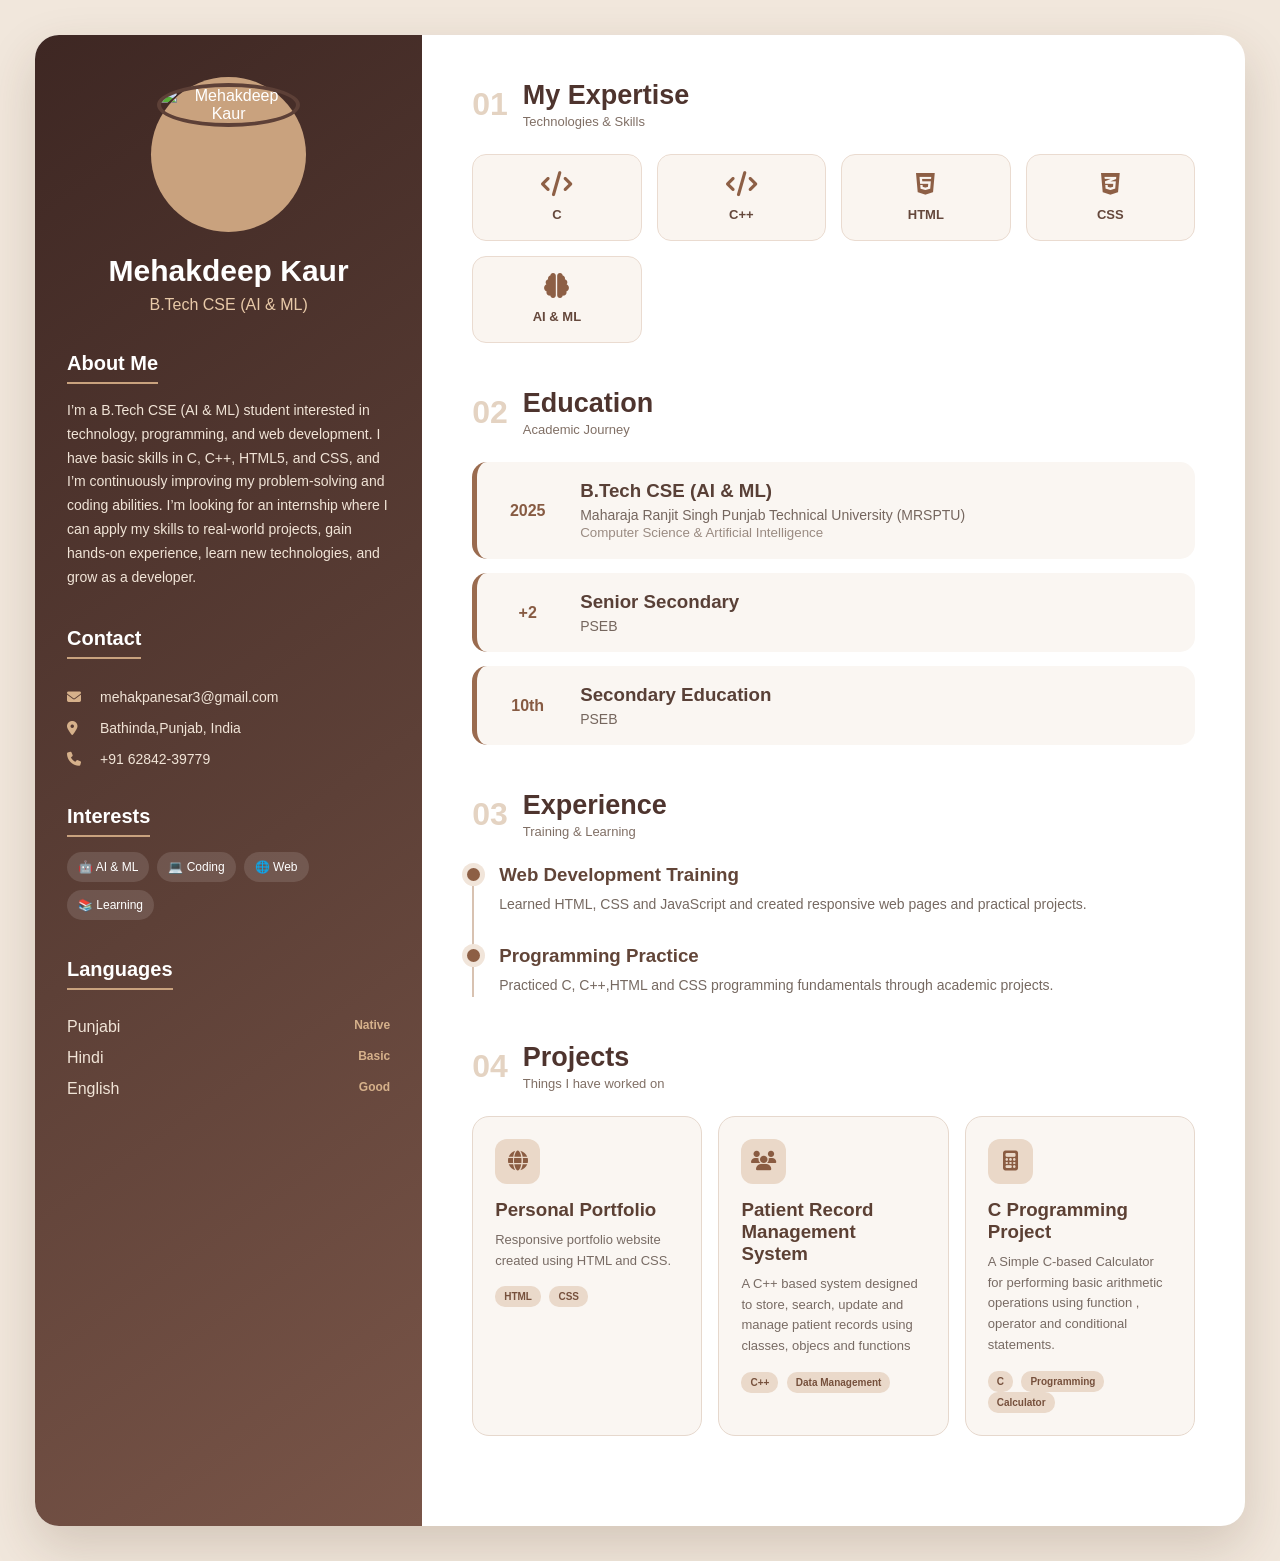
==== resume.html @ b50fa841 "Add files via upload" ====
<!DOCTYPE html>
<html lang="en">
<head>
    <meta charset="UTF-8">
    <meta name="viewport" content="width=device-width, initial-scale=1.0">

    <title>Mehakdeep Kaur | Portfolio</title>

    <link rel="stylesheet" href="resume.css">

    <link rel="stylesheet"
    href="https://cdnjs.cloudflare.com/ajax/libs/font-awesome/6.5.0/css/all.min.css">
</head>

<body>

<div class="resume">

    <!-- ================= LEFT SIDE ================= -->

    <aside class="left">

        <div class="profile">

            <div class="photo-box">
                <img src="mehak.jpg copy.jpeg" alt="Mehakdeep Kaur">
            </div>

            <h1>Mehakdeep Kaur</h1>

            <p class="role">
                B.Tech CSE (AI & ML)
            </p>

            <!-- <div class="social">
                <a href="#"><i class="fab fa-linkedin-in"></i></a>
                <a href="#"><i class="fab fa-github"></i></a>
                <a href="#"><i class="fab fa-instagram"></i></a>
            </div>-->

        </div>


        <div class="left-section">

            <h2>About Me</h2>

            <p>
               I’m a B.Tech CSE (AI & ML) student interested in technology, programming, and web development. I have basic skills in C, C++, HTML5, and CSS, and I’m continuously improving my problem-solving and coding abilities.

I’m looking for an internship where I can apply my skills to real-world projects, gain hands-on experience, learn new technologies, and grow as a developer.
            </p>

        </div>


        <div class="left-section">

            <h2>Contact</h2>

            <div class="contact-item">
                <i class="fa-solid fa-envelope"></i>
                <span>mehakpanesar3@gmail.com</span>
            </div>

            <div class="contact-item">
                <i class="fa-solid fa-location-dot"></i>
                <span>Bathinda,Punjab, India</span>
            </div>

            <div class="contact-item">
                <i class="fa-solid fa-phone"></i>
                <span>+91 62842-39779</span>
            </div>

        </div>


        <div class="left-section">

            <h2>Interests</h2>

            <div class="interest">
                <span>🤖 AI & ML</span>
                <span>💻 Coding</span>
                <span>🌐 Web</span>
                <span>📚 Learning</span>
            </div>

        </div>


        <div class="left-section">

            <h2>Languages</h2>

            <div class="language">
                <p>Punjabi <b>Native</b></p>
                <p>Hindi <b>Basic</b></p>
                <p>English <b>Good</b></p>
            </div>

        </div>

    </aside>


    <!-- ================= RIGHT SIDE ================= -->

    <main class="right">

        <section>

            <div class="heading">
                <span>01</span>

                <div>
                    <h2>My Expertise</h2>
                    <p>Technologies & Skills</p>
                </div>
            </div>


            <div class="skills">

               <!-- <div class="skill">
                    <i class="fab fa-python"></i>
                    <span>Python</span>
                </div>-->

                <div class="skill">
                    <i class="fas fa-code"></i>
                    <span>C</span>
                </div>

                <div class="skill">
                    <i class="fas fa-code"></i>
                    <span>C++</span>
                </div>

                <div class="skill">
                    <i class="fab fa-html5"></i>
                    <span>HTML</span>
                </div>

                <div class="skill">
                    <i class="fab fa-css3-alt"></i>
                    <span>CSS</span>
                </div>

              <!--  <div class="skill">
                    <i class="fab fa-js"></i>
                    <span>JavaScript</span>
                </div>-->

                <div class="skill">
                    <i class="fas fa-brain"></i>
                    <span>AI & ML</span>
                </div>

                <!--<div class="skill">
                    <i class="fas fa-database"></i>
                    <span>SQL</span>
                </div>-->

            </div>

        </section>


        <!-- EDUCATION -->

        <section>

            <div class="heading">
                <span>02</span>

                <div>
                    <h2>Education</h2>
                    <p>Academic Journey</p>
                </div>
            </div>


            <div class="education">

                <div class="edu-card">

                    <div class="edu-year">
                        2025<br>
                       <!---- <small>Present</small>-->
                    </div>

                    <div>
                        <h3>B.Tech CSE (AI & ML)</h3>

                        <p>
                            Maharaja Ranjit Singh Punjab Technical
                            University (MRSPTU)
                        </p>

                        <small>
                            Computer Science & Artificial Intelligence
                        </small>
                    </div>

                </div>


                <div class="edu-card">

                    <div class="edu-year">
                        +2
                    </div>

                    <div>
                        <h3>Senior Secondary</h3>

                        <p>PSEB</p>
                    </div>

                </div>


                <div class="edu-card">

                    <div class="edu-year">
                        10th
                    </div>

                    <div>
                        <h3>Secondary Education</h3>

                        <p>PSEB</p>
                    </div>

                </div>

            </div>

        </section>


        <!-- EXPERIENCE -->

        <section>

            <div class="heading">
                <span>03</span>

                <div>
                    <h2>Experience</h2>
                    <p>Training & Learning</p>
                </div>
            </div>


            <div class="timeline">

                <div class="timeline-item">

                    <div class="dot"></div>

                    <div>
                        <h3>Web Development Training</h3>

                        <p>
                            Learned HTML, CSS and JavaScript and
                            created responsive web pages and
                            practical projects.
                        </p>
                    </div>

                </div>


                <div class="timeline-item">

                    <div class="dot"></div>

                    <div>
                        <h3>Programming Practice</h3>

                        <p>
                            Practiced C, C++,HTML and CSS programming
                            fundamentals through academic projects.
                        </p>
                    </div>

                </div>

            </div>

        </section>


        <!-- PROJECTS -->

        <section>

            <div class="heading">
                <span>04</span>

                <div>
                    <h2>Projects</h2>
                    <p>Things I have worked on</p>
                </div>
            </div>


            <div class="projects">

                <div class="project-card">

                    <div class="project-icon">
                        <i class="fas fa-globe"></i>
                    </div>

                    <h3>Personal Portfolio</h3>

                    <p>
                        Responsive portfolio website created
                        using HTML and CSS.
                    </p>

                    <div class="tags">
                        <span>HTML</span>
                        <span>CSS</span>
                    </div>

                </div>


                <div class="project-card">

                    <div class="project-icon">
                        <i class="fas fa-users"></i>
                    </div>

                    <h3>Patient Record Management System </h3>

                    <p>
                        A C++ based system designed to store, search, update and manage patient records using classes, objecs and functions
                    </p>

                    <div class="tags">
                        <span>C++</span>
                        <span>Data Management</span>
                    </div>

                </div>


                <div class="project-card">

                    <div class="project-icon">
                        <i class="fas fa-calculator"></i>
                    </div>

                    <h3>C Programming Project</h3>

                    <p>
                        A Simple C-based Calculator for performing basic arithmetic operations using function , operator and conditional statements.
    
                    </p>

                    <div class="tags">
                        <span>C</span>
                        <span>Programming</span>
                        <span>Calculator</span>
                    </div>

                </div>

            </div>

        </section>

    </main>

</div>

</body>
</html>
---- resume.css ----
* {
    margin: 0;
    padding: 0;
    box-sizing: border-box;
}

body {
    font-family: "Segoe UI", Arial, sans-serif;
   background: #f1e7dc;
    padding: 35px;
    color: #3e2723;
}


/* MAIN */

.resume {
    max-width: 1250px;
    margin: auto;

    display: grid;
    grid-template-columns: 32% 68%;

    background: white;

    border-radius: 24px;
    overflow: hidden;

    box-shadow: 0 20px 50px rgba(80, 50, 30, 0.18);
}


/* ================= LEFT ================= */

.left {
    background:
        linear-gradient(145deg, #3e2723, #5d4037 55%, #795548);

    color: white;
    padding: 42px 32px;
}


/* PROFILE */

.profile {
    text-align: center;
}

.photo-box {
    width: 155px;
    height: 155px;

    margin: auto;
    padding: 6px;

    border-radius: 50%;

    background: linear-gradient(135deg, #c9a27e,#c9a27e);
}

.photo-box img {
    width: 100%;
    height: 100%;

    object-fit: cover;

    border-radius: 50%;
    border: 4px solid #5d4037;
}

.profile h1 {
    margin-top: 22px;
    font-size: 30px;
}

.role {
    margin-top: 8px;
    color: #e8c9a8;
    font-size: 16px;
}


/* SOCIAL */

.social {
    margin-top: 18px;
}

.social a {
    display: inline-flex;

    width: 35px;
    height: 35px;

    margin: 4px;

    align-items: center;
    justify-content: center;

    border-radius: 50%;

    color: white;
    background: rgba(255,255,255,0.12);

    text-decoration: none;

    transition: 0.3s;
}

.social a:hover {
    background: #c9a27e;
    color: #3e2723;
    transform: translateY(-3px);
}


/* LEFT SECTIONS */

.left-section {
    margin-top: 38px;
}

.left-section h2 {
    display: inline-block;

    font-size: 20px;

    margin-bottom: 15px;

    border-bottom: 2px solid #c9a27e;

    padding-bottom: 7px;
}

.left-section > p {
    color: #f1e4d7;
    line-height: 1.7;
    font-size: 14px;
}


/* CONTACT */

.contact-item {
    display: flex;
    align-items: center;

    gap: 13px;

    margin: 15px 0;

    color: #f1e4d7;

    font-size: 14px;
}

.contact-item i {
    color: #d6b18b;
    width: 20px;
}


/* INTERESTS */

.interest {
    display: flex;
    flex-wrap: wrap;
    gap: 8px;
}

.interest span {
    padding: 8px 11px;

    border-radius: 20px;

    background: rgba(255,255,255,0.12);

    font-size: 12px;
}


/* LANGUAGES */

.language p {
    display: flex;
    justify-content: space-between;

    margin: 13px 0;

    color: #f1e4d7;
}

.language b {
    color: #d6b18b;
    font-size: 12px;
}


/* ================= RIGHT ================= */

.right {
    padding: 45px 50px;
}


/* HEADING */

section {
    margin-bottom: 45px;
}

.heading {
    display: flex;
    align-items: center;

    gap: 15px;

    margin-bottom: 25px;
}

.heading > span {
    font-size: 32px;
    font-weight: 800;

    color: #e4d3c2;
}

.heading h2 {
    color: #4e342e;
    font-size: 27px;
}

.heading p {
    color: #806f65;
    font-size: 13px;
    margin-top: 3px;
}


/* SKILLS */

.skills {
    display: grid;

    grid-template-columns: repeat(4, 1fr);

    gap: 15px;
}

.skill {
    padding: 17px 10px;

    text-align: center;

    border-radius: 14px;

    background: #faf5f0;

    border: 1px solid #eadbd0;

    color: #65483c;

    transition: 0.3s;
}

.skill i {
    display: block;

    font-size: 25px;

    margin-bottom: 8px;

    color: #8d5f45;
}

.skill span {
    font-size: 13px;
    font-weight: 600;
}

.skill:hover {
    transform: translateY(-5px);
    background: #f4e9df;
    box-shadow: 0 8px 20px rgba(100,70,50,0.12);
}


/* EDUCATION */

.education {
    display: flex;
    flex-direction: column;
    gap: 14px;
}

.edu-card {
    display: flex;
    align-items: center;

    gap: 20px;

    padding: 18px;

    border-radius: 15px;

    background: #faf6f2;

    border-left: 5px solid #9a6b4f;

    transition: 0.3s;
}

.edu-card:hover {
    transform: translateX(5px);
}

.edu-year {
    min-width: 65px;

    text-align: center;

    font-weight: bold;

    color: #875b43;
}

.edu-card h3 {
    color: #594037;
    margin-bottom: 5px;
}

.edu-card p {
    color: #75665e;
    font-size: 14px;
}

.edu-card small {
    color: #9a8b82;
}


/* TIMELINE */

.timeline {
    position: relative;

    padding-left: 25px;

    border-left: 2px solid #d8c2b1;
}

.timeline-item {
    position: relative;

    margin-bottom: 30px;
}

.dot {
    position: absolute;

    width: 13px;
    height: 13px;

    border-radius: 50%;

    background: #8d5f45;

    left: -32px;
    top: 4px;

    box-shadow: 0 0 0 5px #f1e5da;
}

.timeline-item h3 {
    color: #624538;

    margin-bottom: 7px;
}

.timeline-item p {
    color: #766961;

    line-height: 1.6;

    font-size: 14px;
}


/* PROJECTS */

.projects {
    display: grid;

    grid-template-columns: repeat(3, 1fr);

    gap: 16px;
}

.project-card {
    padding: 22px;

    border-radius: 17px;

    background: #faf6f2;

    border: 1px solid #e6d8cd;

    transition: 0.3s;
}

.project-card:hover {
    transform: translateY(-7px);

    box-shadow: 0 12px 25px rgba(80,50,35,0.12);
}

.project-icon {
    width: 45px;
    height: 45px;

    display: flex;

    align-items: center;
    justify-content: center;

    border-radius: 12px;

    background: #ead8c8;

    color: #8a5c42;

    font-size: 20px;

    margin-bottom: 15px;
}

.project-card h3 {
    color: #5c4034;

    margin-bottom: 9px;
}

.project-card p {
    color: #786b64;

    font-size: 13px;

    line-height: 1.6;
}


/* PROJECT TAGS */

.tags {
    margin-top: 15px;
}

.tags span {
    display: inline-block;

    padding: 5px 9px;

    margin-right: 4px;

    border-radius: 10px;

    background: #ead9ca;

    color: #76503c;

    font-size: 10px;

    font-weight: bold;
}


/* ================= RESPONSIVE ================= */

@media (max-width: 950px) {

    body {
        padding: 15px;
    }

    .resume {
        grid-template-columns: 1fr;
    }

    .right {
        padding: 35px 25px;
    }

    .skills {
        grid-template-columns: repeat(2, 1fr);
    }

    .projects {
        grid-template-columns: 1fr;
    }
}


@media (max-width: 500px) {

    .left {
        padding: 30px 22px;
    }

    .right {
        padding: 30px 18px;
    }

    .profile h1 {
        font-size: 25px;
    }

    .skills {
        grid-template-columns: 1fr 1fr;
    }

    .heading h2 {
        font-size: 23px;
    }
}
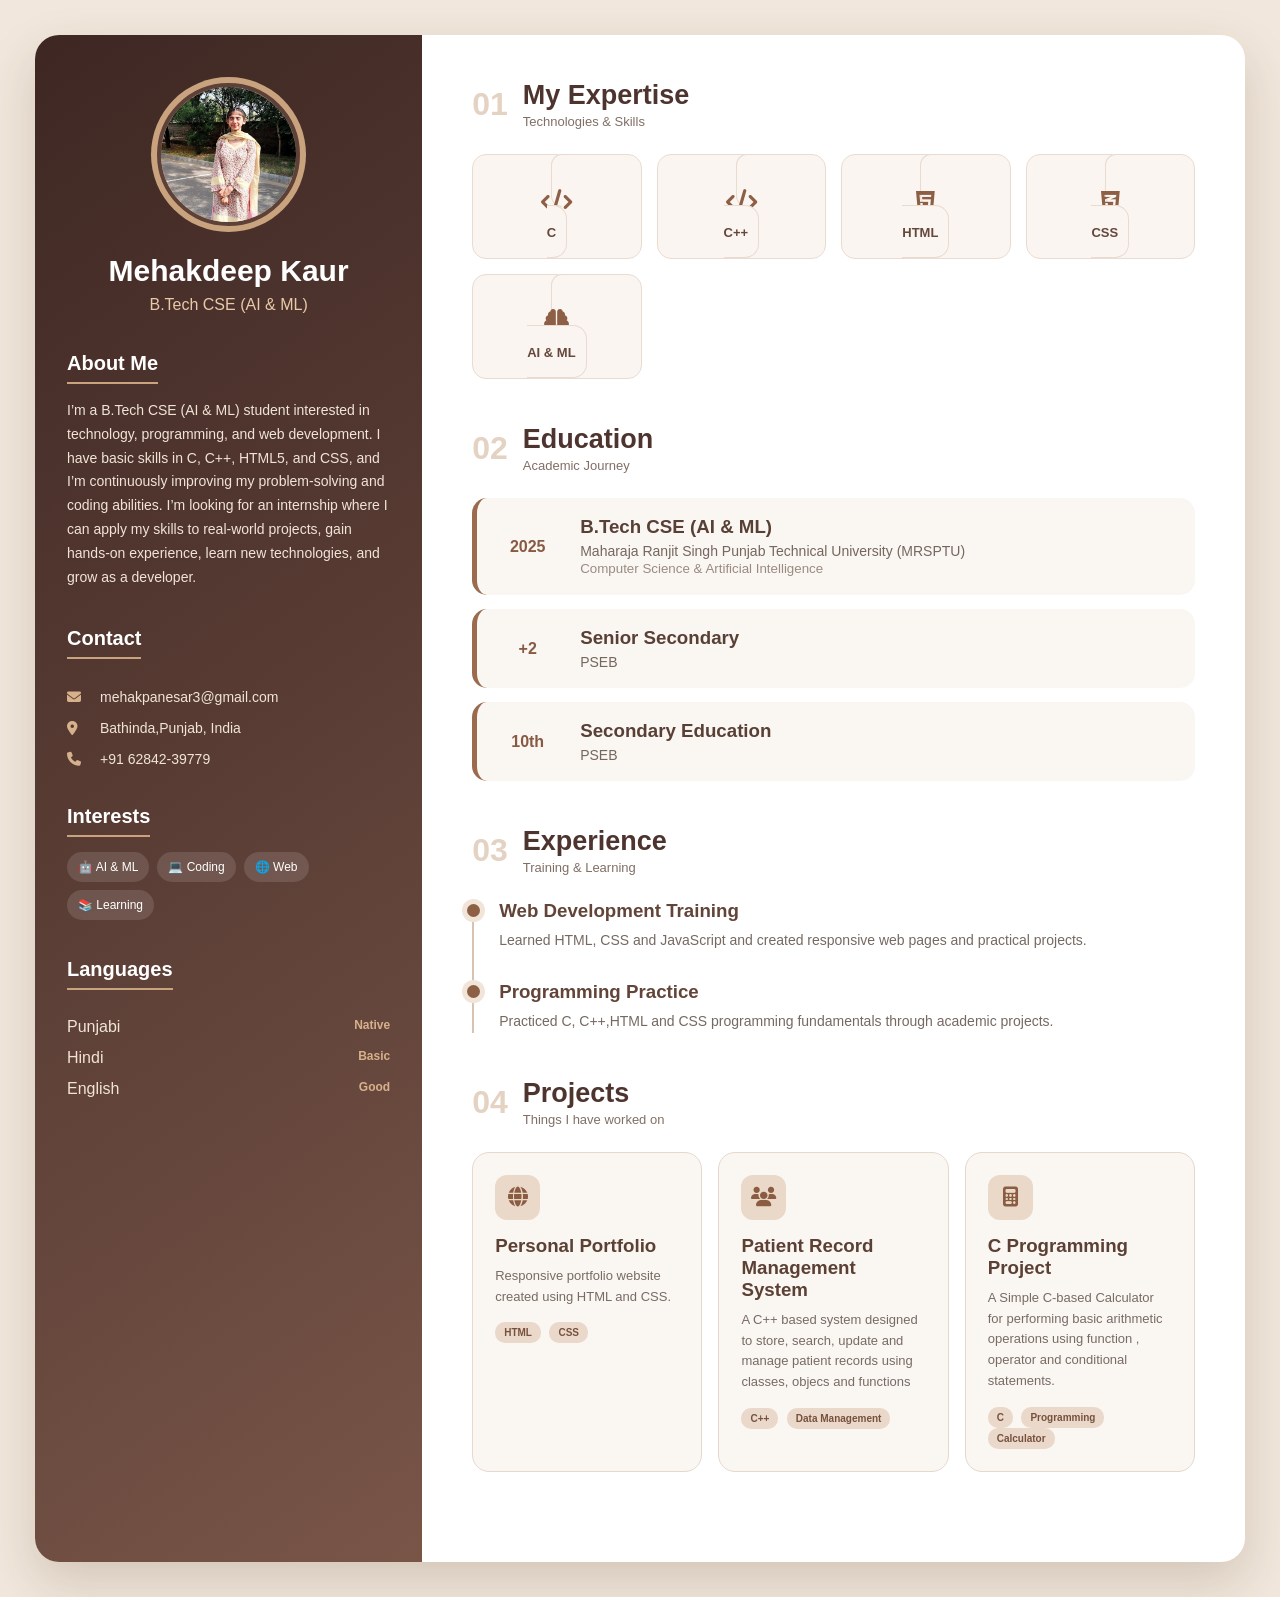
==== commit 12e8d8f3: "Add files via upload" ====
--- a/resume.html
+++ b/resume.html
@@ -117,7 +117,7 @@
                 <div>
                     <h2>My Expertise</h2>
                     <p>Technologies & Skills</p>
-                </div>
+                </div> 
             </div>
 
 
@@ -128,24 +128,28 @@
                     <span>Python</span>
                 </div>-->
 
+                <div class="skill" >
+                     <a href="https://www.w3schools.com/c/" target="_blank" class="skill">
+                    <i class="fas fa-code"></i>
+                    <span>C</span></a>
+                </div>
+
                 <div class="skill">
+                     <a href="https://www.w3schools.com/cpp/default.asp" target="_blank" class="skill">
                     <i class="fas fa-code"></i>
-                    <span>C</span>
+                    <span>C++</span></a>
                 </div>
 
                 <div class="skill">
-                    <i class="fas fa-code"></i>
-                    <span>C++</span>
+                     <a href="https://www.w3schools.com/Html/" target="_blank" class="skill">
+                    <i class="fab fa-html5"></i>
+                    <span>HTML</span></a>
                 </div>
 
                 <div class="skill">
-                    <i class="fab fa-html5"></i>
-                    <span>HTML</span>
-                </div>
-
-                <div class="skill">
+                     <a href="https://www.w3schools.com/css/" target="_blank" class="skill">
                     <i class="fab fa-css3-alt"></i>
-                    <span>CSS</span>
+                    <span>CSS</span></a>
                 </div>
 
               <!--  <div class="skill">
@@ -154,8 +158,9 @@
                 </div>-->
 
                 <div class="skill">
+                     <a href="https://www.w3schools.com/ai/" target="_blank" class="skill">
                     <i class="fas fa-brain"></i>
-                    <span>AI & ML</span>
+                    <span>AI & ML</span></a>
                 </div>
 
                 <!--<div class="skill">
--- a/resume.css
+++ b/resume.css
@@ -250,6 +250,7 @@
 }
 
 .skill {
+    
     padding: 17px 10px;
 
     text-align: center;
@@ -263,6 +264,13 @@
     color: #65483c;
 
     transition: 0.3s;
+}
+a.skill,
+ a.skill:visited, 
+ a.skill:active,
+  a.skill:hover {
+    text-decoration: none !important;
+    color: #65483c !important;
 }
 
 .skill i {
@@ -523,4 +531,4 @@
     .heading h2 {
         font-size: 23px;
     }
-}+}
